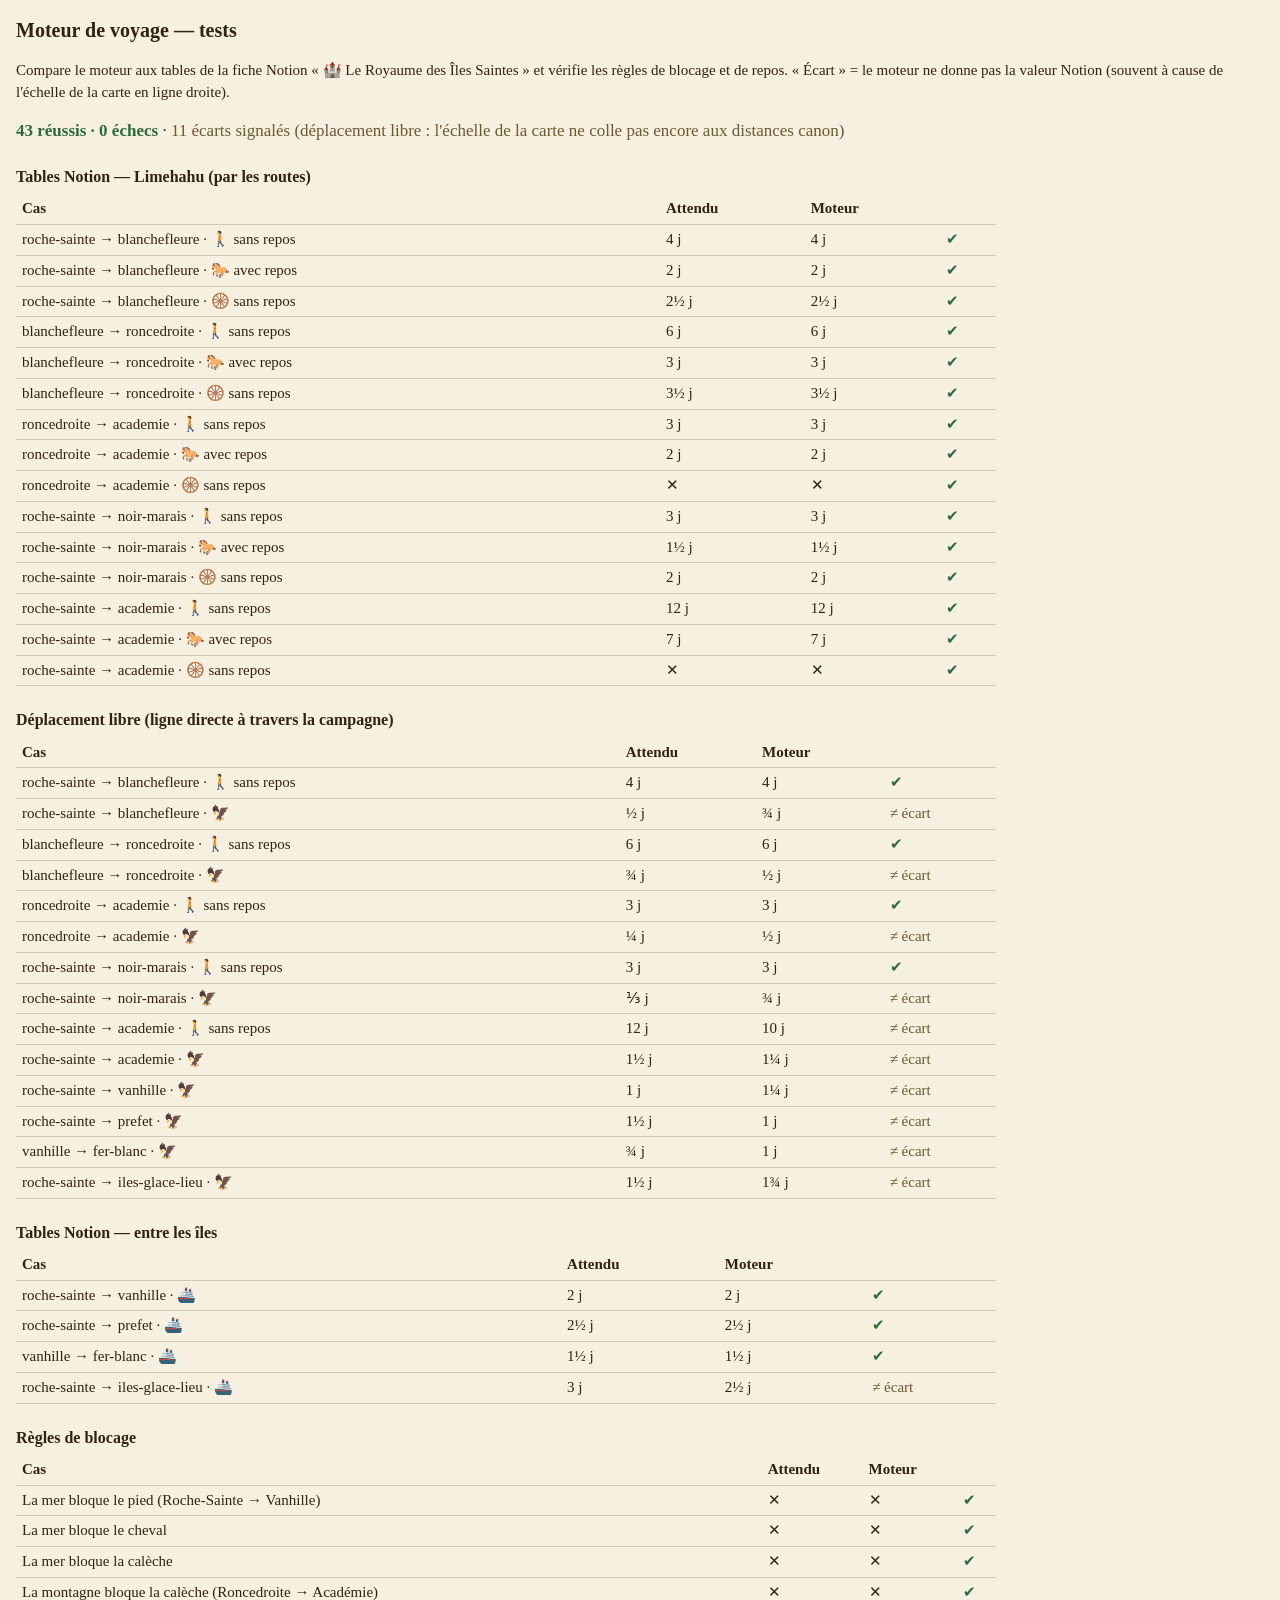
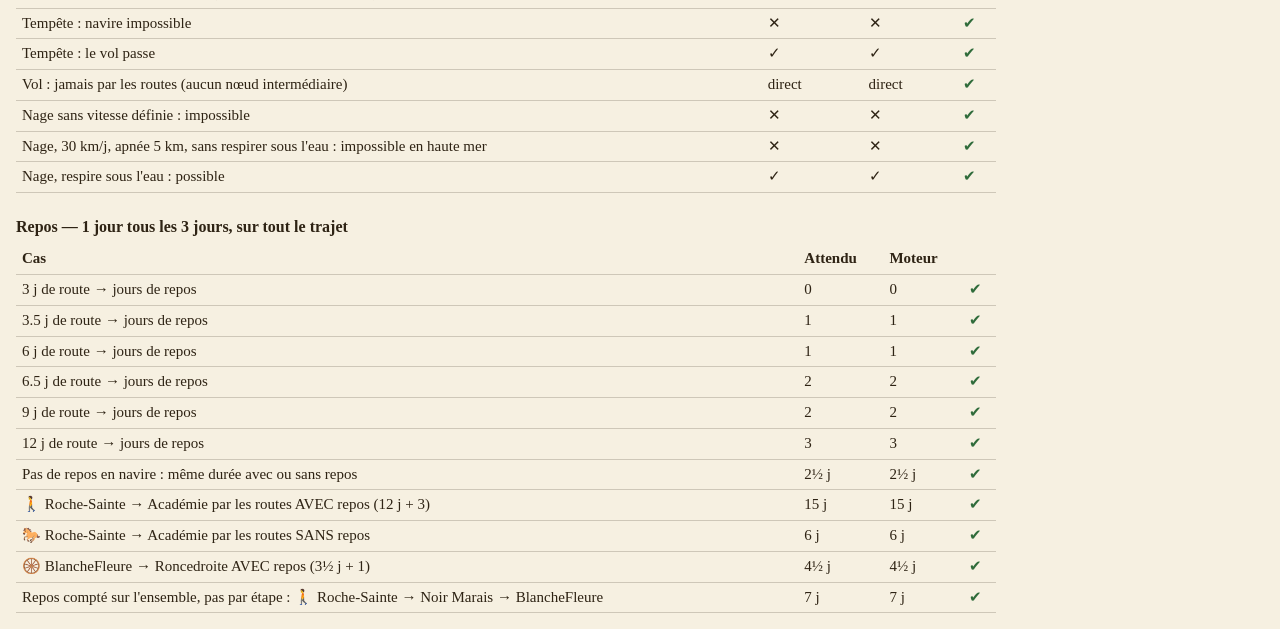
==== tests.html @ d289035b "Lot C2 : moteur de voyage (repos, vol libre, nage), tests, docs, petits bugs - Repos : 1 j tous les " ====
<!DOCTYPE html>
<html lang="fr">
<head>
<meta charset="UTF-8">
<meta name="viewport" content="width=device-width, initial-scale=1.0">
<title>Asterre — tests du moteur de voyage</title>
<style>
  :root { --ok: #2f6b3a; --ko: #a52a2a; --info: #6b5a2f; --fond: #f6f0e1; --encre: #2e2314; }
  @media (prefers-color-scheme: dark) { :root { --fond: #1d1a14; --encre: #eadfc6; --ok: #7fc28a; --ko: #e07a6e; --info: #d6bf84; } }
  body { background: var(--fond); color: var(--encre); font: 15px/1.45 Georgia, serif; margin: 0; padding: 16px; }
  h1 { font-size: 20px; margin: 0 0 4px; } h2 { font-size: 16px; margin: 22px 0 6px; }
  table { border-collapse: collapse; width: 100%; max-width: 980px; }
  td, th { border-bottom: 1px solid color-mix(in srgb, var(--encre) 20%, transparent); padding: 4px 6px; text-align: left; vertical-align: top; }
  .ok { color: var(--ok); } .ko { color: var(--ko); font-weight: bold; } .info { color: var(--info); }
  #bilan { font-size: 17px; margin: 8px 0 14px; }
</style>
</head>
<body>
<h1>Moteur de voyage — tests</h1>
<p>Compare le moteur aux tables de la fiche Notion « 🏰 Le Royaume des Îles Saintes » et vérifie les règles de blocage et de repos.
« Écart » = le moteur ne donne pas la valeur Notion (souvent à cause de l'échelle de la carte en ligne droite).</p>
<div id="bilan">Calcul…</div>
<div id="sortie"></div>
<script type="module">
import { S } from "./js/etat.js?v=15";
import { construireGraphe, dureeTotale, joursRepos, fmtJours } from "./js/voyage/moteur.js?v=15";

const d = await (await fetch("data/iles-saintes.json?v=" + Date.now())).json();
S.pays = d; S.lieux = {}; d.lieux.forEach(l => S.lieux[l.id] = l);
S.graphe = construireGraphe(d.routes);
const mar = d.routes.filter(r => r.type === "maritime");
const len = p => p.slice(1).reduce((s, q, i) => s + Math.hypot(q[0] - p[i][0], q[1] - p[i][1]), 0);
S.kmParUnite = mar.reduce((s, r) => s + r.km / len(r.points), 0) / mar.length;
const T = Object.fromEntries(d.transports.map(t => [t.id, t]));
const opts = (modifs = [], routesSeules = false) => ({ modifs: new Set(modifs), defsModifs: d.modificateurs, routesSeules });
const L = (...ids) => ids.map(id => ({ type: "lieu", id }));
let ok = 0, ko = 0, ecarts = 0;
const lignes = {};
function note(section, nom, attendu, obtenu, strict) {
  const bon = attendu === obtenu;
  if (bon) ok++; else if (strict) ko++; else ecarts++;
  (lignes[section] = lignes[section] || []).push(`<tr><td>${nom}</td><td>${attendu}</td><td>${obtenu}</td><td class="${bon ? "ok" : strict ? "ko" : "info"}">${bon ? "✔" : strict ? "✘ ÉCHEC" : "≠ écart"}</td></tr>`);
}
const duree = (et, t, repos, m, routes = false) => { const r = dureeTotale(L(...et), T[t], opts(m, routes), repos); return r.ok ? fmtJours(r.jours) : "✕"; };

// 1. Tables Notion — sur Limehahu, PAR LES ROUTES. Notion compte le pied et la calèche sans repos, le cheval avec.
const terre = [
  [["roche-sainte", "blanchefleure"], "4 j", "2 j", "2½ j", "½ j"],
  [["blanchefleure", "roncedroite"], "6 j", "3 j", "3½ j", "¾ j"],
  [["roncedroite", "academie"], "3 j", "2 j", "✕", "¼ j"],
  [["roche-sainte", "noir-marais"], "3 j", "1½ j", "2 j", "⅓ j"],
  [["roche-sainte", "academie"], "12 j", "7 j", "✕", "1½ j"],
];
for (const [et, pied, cheval, caleche, vol] of terre) {
  const n = et.join(" → ");
  note("Tables Notion — Limehahu (par les routes)", n + " · 🚶 sans repos", pied, duree(et, "pied", false, [], true), true);
  note("Tables Notion — Limehahu (par les routes)", n + " · 🐎 avec repos", cheval, duree(et, "cheval", true, [], true), true);
  note("Tables Notion — Limehahu (par les routes)", n + " · 🛞 sans repos", caleche, duree(et, "caleche", false, [], true), true);
  note("Déplacement libre (ligne directe à travers la campagne)", n + " · 🚶 sans repos", pied, duree(et, "pied", false), false);
  note("Déplacement libre (ligne directe à travers la campagne)", n + " · 🦅", vol, duree(et, "vol", true), false);
}
// 2. Tables Notion — entre les îles
const mer = [
  [["roche-sainte", "vanhille"], "2 j", "1 j"], [["roche-sainte", "prefet"], "2½ j", "1½ j"],
  [["vanhille", "fer-blanc"], "1½ j", "¾ j"], [["roche-sainte", "iles-glace-lieu"], "3 j", "1½ j"],
];
for (const [et, navire, vol] of mer) {
  const n = et.join(" → ");
  note("Tables Notion — entre les îles", n + " · 🚢", navire, duree(et, "navire", true), n.includes("glace") ? false : true);
  note("Déplacement libre (ligne directe à travers la campagne)", n + " · 🦅", vol, duree(et, "vol", true), false);
}
// 3. Règles de blocage
const R = "Règles de blocage";
note(R, "La mer bloque le pied (Roche-Sainte → Vanhille)", "✕", duree(["roche-sainte", "vanhille"], "pied", true), true);
note(R, "La mer bloque le cheval", "✕", duree(["roche-sainte", "vanhille"], "cheval", true), true);
note(R, "La mer bloque la calèche", "✕", duree(["roche-sainte", "vanhille"], "caleche", true), true);
note(R, "La montagne bloque la calèche (Roncedroite → Académie)", "✕", duree(["roncedroite", "academie"], "caleche", true), true);
note(R, "Tempête : navire impossible", "✕", duree(["roche-sainte", "vanhille"], "navire", true, ["tempete"]), true);
note(R, "Tempête : le vol passe", "✓", duree(["roche-sainte", "vanhille"], "vol", true, ["tempete"]) !== "✕" ? "✓" : "✕", true);
note(R, "Vol : jamais par les routes (aucun nœud intermédiaire)", "direct",
  dureeTotale(L("roche-sainte", "academie"), T.vol, opts(), true).direct ? "direct" : "routes", true);
S.voyage.nage = { vitesse: 0, apnee: 0, respire: false };
note(R, "Nage sans vitesse définie : impossible", "✕", duree(["roche-sainte", "vanhille"], "nage", true), true);
S.voyage.nage = { vitesse: 30, apnee: 5, respire: false };
note(R, "Nage, 30 km/j, apnée 5 km, sans respirer sous l'eau : impossible en haute mer", "✕", duree(["roche-sainte", "vanhille"], "nage", true), true);
S.voyage.nage = { vitesse: 30, apnee: 5, respire: true };
note(R, "Nage, respire sous l'eau : possible", "✓", duree(["roche-sainte", "vanhille"], "nage", true) !== "✕" ? "✓" : "✕", true);
// 4. Repos
const P = "Repos — 1 jour tous les 3 jours, sur tout le trajet";
for (const [n, r] of [[3, 0], [3.5, 1], [6, 1], [6.5, 2], [9, 2], [12, 3]]) note(P, `${n} j de route → jours de repos`, String(r), String(joursRepos(n)), true);
note(P, "Pas de repos en navire : même durée avec ou sans repos", duree(["roche-sainte", "prefet"], "navire", false), duree(["roche-sainte", "prefet"], "navire", true), true);
note(P, "🚶 Roche-Sainte → Académie par les routes AVEC repos (12 j + 3)", "15 j", duree(["roche-sainte", "academie"], "pied", true, [], true), true);
note(P, "🐎 Roche-Sainte → Académie par les routes SANS repos", "6 j", duree(["roche-sainte", "academie"], "cheval", false, [], true), true);
note(P, "🛞 BlancheFleure → Roncedroite AVEC repos (3½ j + 1)", "4½ j", duree(["blanchefleure", "roncedroite"], "caleche", true, [], true), true);
note(P, "Repos compté sur l'ensemble, pas par étape : 🚶 Roche-Sainte → Noir Marais → BlancheFleure", "7 j", duree(["roche-sainte", "noir-marais", "blanchefleure"], "pied", true), true);

document.querySelector("#sortie").innerHTML = Object.entries(lignes).map(([s, ls]) =>
  `<h2>${s}</h2><table><tr><th>Cas</th><th>Attendu</th><th>Moteur</th><th></th></tr>${ls.join("")}</table>`).join("");
document.querySelector("#bilan").innerHTML = `<b class="${ko ? "ko" : "ok"}">${ok} réussis · ${ko} échecs</b> · <span class="info">${ecarts} écarts signalés (déplacement libre : l'échelle de la carte ne colle pas encore aux distances canon)</span>`;
window.__resultat = { ok, ko, ecarts };
</script>
</body>
</html>
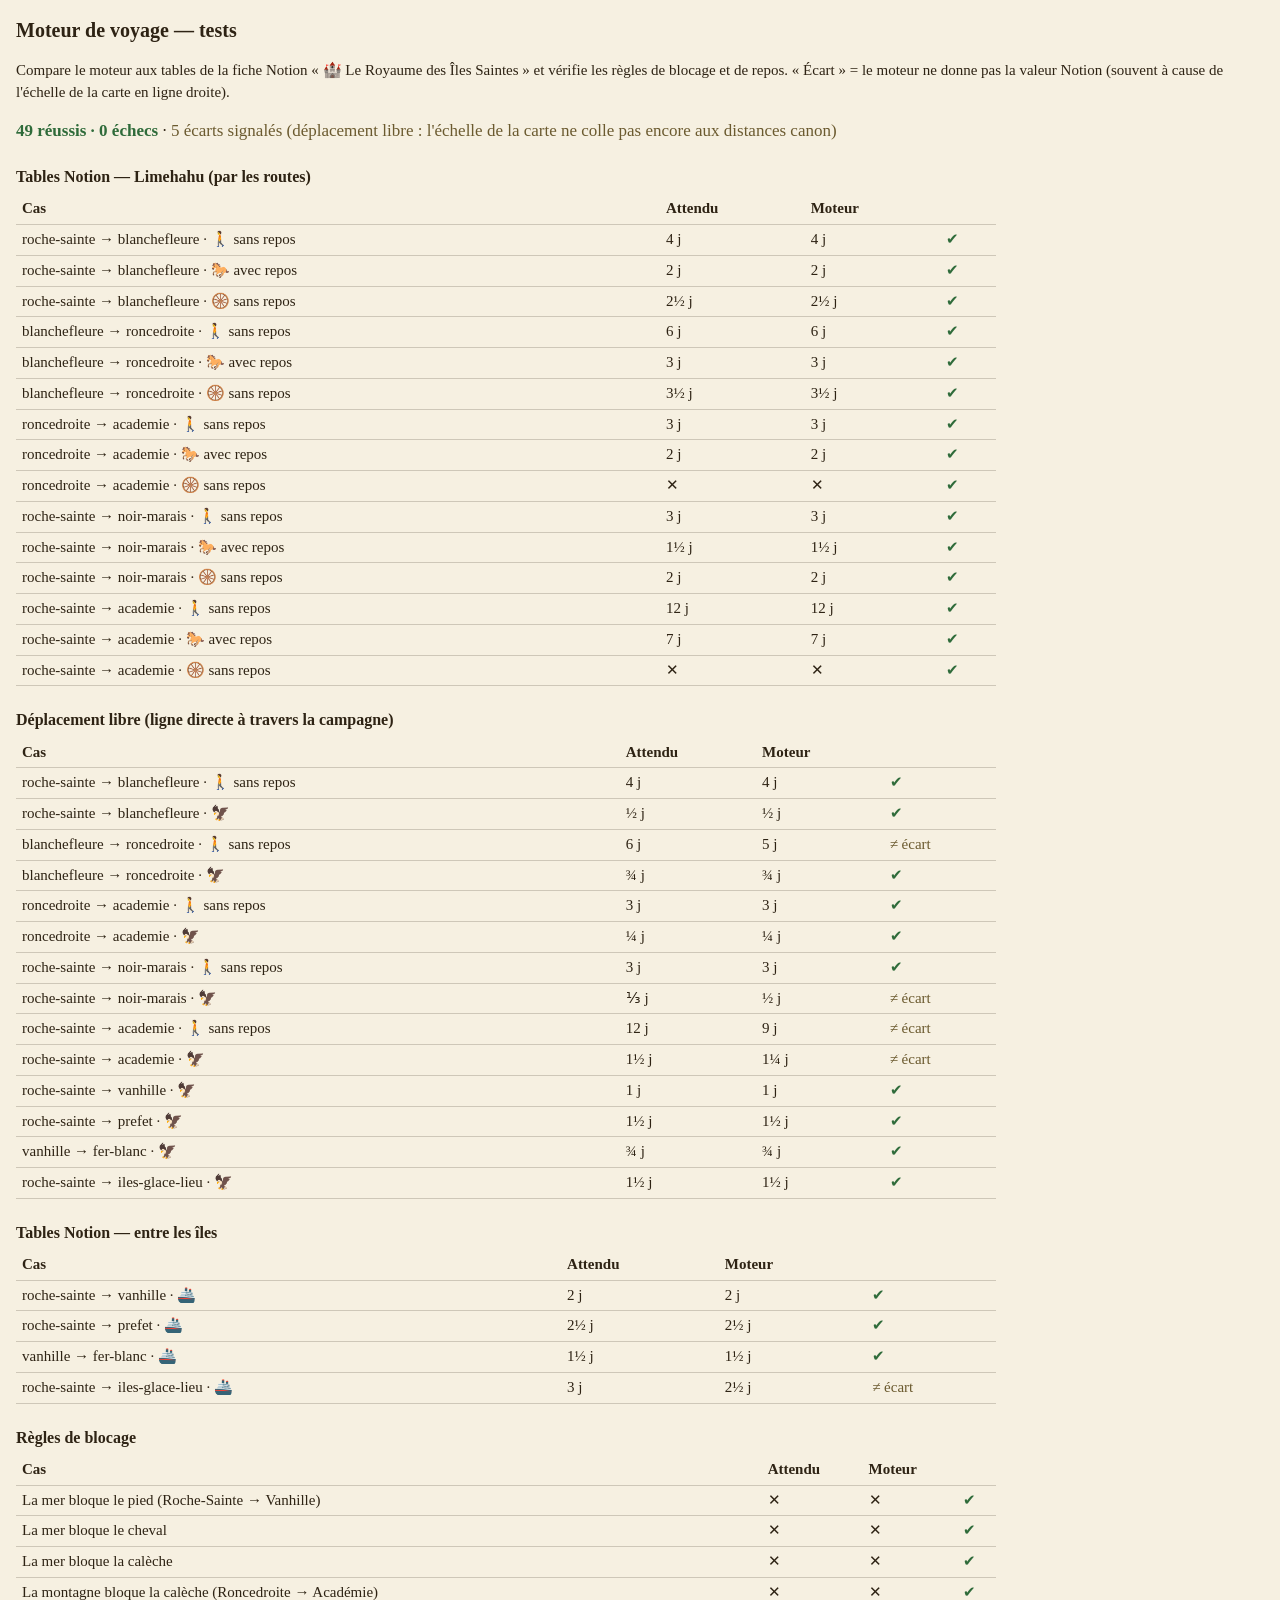
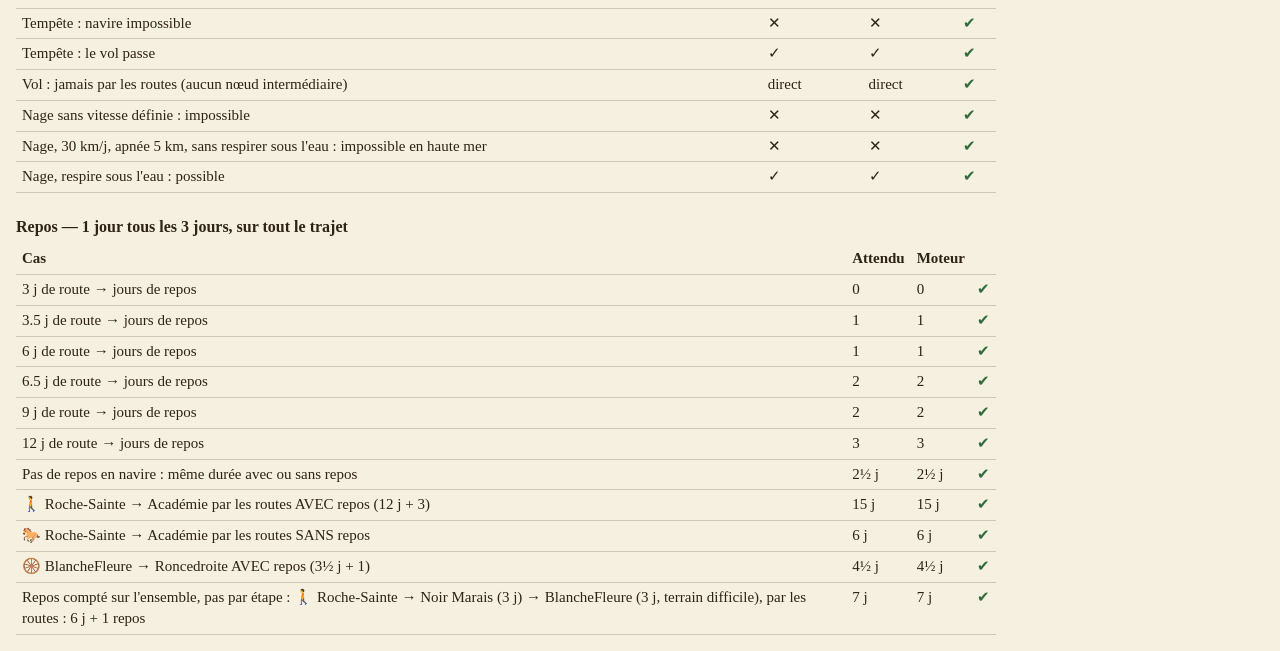
==== commit b410064b: "Îles Saintes recalées sur les distances canon Notion ; outils échelle et plan de placement Inkarnate" ====
--- a/tests.html
+++ b/tests.html
@@ -22,8 +22,8 @@
 <div id="bilan">Calcul…</div>
 <div id="sortie"></div>
 <script type="module">
-import { S } from "./js/etat.js?v=15";
-import { construireGraphe, dureeTotale, joursRepos, fmtJours } from "./js/voyage/moteur.js?v=15";
+import { S } from "./js/etat.js?v=16";
+import { construireGraphe, dureeTotale, joursRepos, fmtJours } from "./js/voyage/moteur.js?v=16";
 
 const d = await (await fetch("data/iles-saintes.json?v=" + Date.now())).json();
 S.pays = d; S.lieux = {}; d.lieux.forEach(l => S.lieux[l.id] = l);
@@ -92,7 +92,7 @@
 note(P, "🚶 Roche-Sainte → Académie par les routes AVEC repos (12 j + 3)", "15 j", duree(["roche-sainte", "academie"], "pied", true, [], true), true);
 note(P, "🐎 Roche-Sainte → Académie par les routes SANS repos", "6 j", duree(["roche-sainte", "academie"], "cheval", false, [], true), true);
 note(P, "🛞 BlancheFleure → Roncedroite AVEC repos (3½ j + 1)", "4½ j", duree(["blanchefleure", "roncedroite"], "caleche", true, [], true), true);
-note(P, "Repos compté sur l'ensemble, pas par étape : 🚶 Roche-Sainte → Noir Marais → BlancheFleure", "7 j", duree(["roche-sainte", "noir-marais", "blanchefleure"], "pied", true), true);
+note(P, "Repos compté sur l'ensemble, pas par étape : 🚶 Roche-Sainte → Noir Marais (3 j) → BlancheFleure (3 j, terrain difficile), par les routes : 6 j + 1 repos", "7 j", duree(["roche-sainte", "noir-marais", "blanchefleure"], "pied", true, [], true), true);
 
 document.querySelector("#sortie").innerHTML = Object.entries(lignes).map(([s, ls]) =>
   `<h2>${s}</h2><table><tr><th>Cas</th><th>Attendu</th><th>Moteur</th><th></th></tr>${ls.join("")}</table>`).join("");
